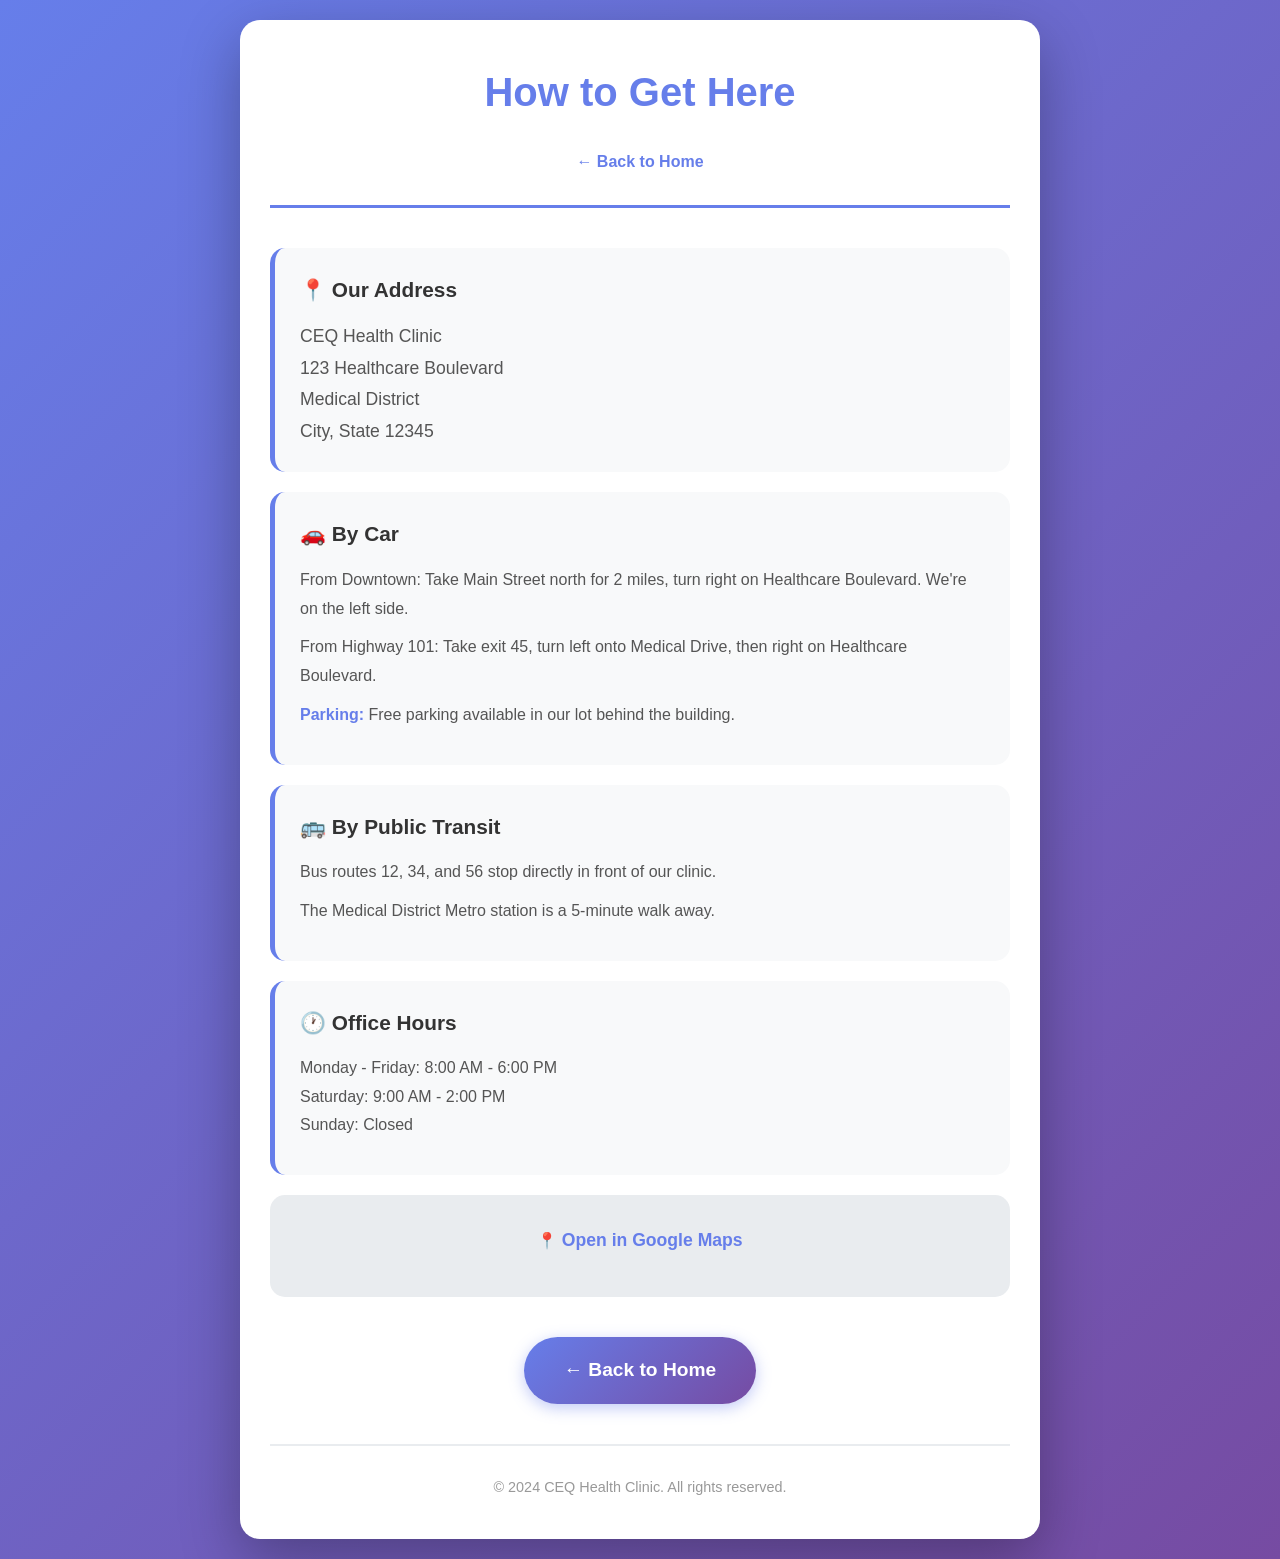
==== directions.html @ 08527bc0 "Basic website 0.0.1" ====
<!DOCTYPE html>
<html lang="en">
<head>
    <meta charset="UTF-8">
    <meta name="viewport" content="width=device-width, initial-scale=1.0">
    <meta name="description" content="Directions to CEQ Health Clinic">
    <title>Directions - CEQ Health Clinic</title>
    <link rel="stylesheet" href="/css/style.css">
</head>
<body>
    <main class="container">
        <header>
            <h1 class="clinic-name">How to Get Here</h1>
            <a href="/index.html" class="back-link">← Back to Home</a>
        </header>
        
        <section class="directions-content">
            <div class="info-card">
                <h2>📍 Our Address</h2>
                <address>
                    CEQ Health Clinic<br>
                    123 Healthcare Boulevard<br>
                    Medical District<br>
                    City, State 12345
                </address>
            </div>
            
            <div class="info-card">
                <h2>🚗 By Car</h2>
                <p>From Downtown: Take Main Street north for 2 miles, turn right on Healthcare Boulevard. We're on the left side.</p>
                <p>From Highway 101: Take exit 45, turn left onto Medical Drive, then right on Healthcare Boulevard.</p>
                <p><strong>Parking:</strong> Free parking available in our lot behind the building.</p>
            </div>
            
            <div class="info-card">
                <h2>🚌 By Public Transit</h2>
                <p>Bus routes 12, 34, and 56 stop directly in front of our clinic.</p>
                <p>The Medical District Metro station is a 5-minute walk away.</p>
            </div>
            
            <div class="info-card">
                <h2>🕐 Office Hours</h2>
                <p>Monday - Friday: 8:00 AM - 6:00 PM<br>
                Saturday: 9:00 AM - 2:00 PM<br>
                Sunday: Closed</p>
            </div>
            
            <div class="map-placeholder">
                <p>📍 <a href="https://maps.google.com/?q=123+Healthcare+Boulevard" target="_blank" rel="noopener">Open in Google Maps</a></p>
            </div>
        </section>
        
        <section class="directions-section">
            <a href="/index.html" class="directions-button">← Back to Home</a>
        </section>
        
        <footer>
            <p>&copy; 2024 CEQ Health Clinic. All rights reserved.</p>
        </footer>
    </main>
</body>
</html>
---- css/style.css ----
/* Reset and Base Styles */
* {
    margin: 0;
    padding: 0;
    box-sizing: border-box;
}

body {
    font-family: -apple-system, BlinkMacSystemFont, 'Segoe UI', Roboto, Oxygen, Ubuntu, Cantarell, sans-serif;
    line-height: 1.6;
    color: #333;
    background: linear-gradient(135deg, #667eea 0%, #764ba2 100%);
    min-height: 100vh;
    padding: 20px;
}

/* Container */
.container {
    max-width: 800px;
    margin: 0 auto;
    background: white;
    border-radius: 20px;
    box-shadow: 0 20px 60px rgba(0, 0, 0, 0.3);
    padding: 40px 30px;
    animation: fadeIn 0.6s ease-in;
}

@keyframes fadeIn {
    from {
        opacity: 0;
        transform: translateY(20px);
    }
    to {
        opacity: 1;
        transform: translateY(0);
    }
}

/* Header */
header {
    text-align: center;
    margin-bottom: 40px;
    padding-bottom: 30px;
    border-bottom: 3px solid #667eea;
}

.clinic-name {
    font-size: 2.5rem;
    color: #667eea;
    margin-bottom: 10px;
    font-weight: 700;
}

.tagline {
    font-size: 1.1rem;
    color: #666;
    font-style: italic;
}

.back-link {
    display: inline-block;
    margin-top: 15px;
    color: #667eea;
    text-decoration: none;
    font-weight: 600;
    transition: color 0.3s ease;
}

.back-link:hover {
    color: #764ba2;
}

/* Contact Info Section */
.contact-info {
    margin-bottom: 40px;
}

.info-card {
    background: #f8f9fa;
    border-radius: 15px;
    padding: 25px;
    margin-bottom: 20px;
    border-left: 5px solid #667eea;
    transition: transform 0.3s ease, box-shadow 0.3s ease;
}

.info-card:hover {
    transform: translateX(5px);
    box-shadow: 0 5px 15px rgba(102, 126, 234, 0.2);
}

.info-card h2 {
    font-size: 1.3rem;
    color: #333;
    margin-bottom: 15px;
}

.phone-link {
    display: inline-block;
    font-size: 1.8rem;
    color: #667eea;
    text-decoration: none;
    font-weight: 700;
    transition: color 0.3s ease;
}

.phone-link:hover {
    color: #764ba2;
}

address {
    font-style: normal;
    font-size: 1.1rem;
    line-height: 1.8;
    color: #555;
}

/* Directions Section */
.directions-section {
    text-align: center;
    margin: 40px 0;
}

.directions-button {
    display: inline-block;
    background: linear-gradient(135deg, #667eea 0%, #764ba2 100%);
    color: white;
    padding: 18px 40px;
    border-radius: 50px;
    text-decoration: none;
    font-size: 1.2rem;
    font-weight: 600;
    transition: transform 0.3s ease, box-shadow 0.3s ease;
    box-shadow: 0 4px 15px rgba(102, 126, 234, 0.4);
}

.directions-button:hover {
    transform: translateY(-3px);
    box-shadow: 0 6px 20px rgba(102, 126, 234, 0.6);
}

/* Directions Content */
.directions-content {
    margin-bottom: 30px;
}

.directions-content p {
    margin-bottom: 10px;
    line-height: 1.8;
    color: #555;
}

.directions-content strong {
    color: #667eea;
}

.map-placeholder {
    background: #e9ecef;
    border-radius: 15px;
    padding: 30px;
    text-align: center;
    margin-top: 20px;
}

.map-placeholder a {
    color: #667eea;
    text-decoration: none;
    font-weight: 600;
    font-size: 1.1rem;
}

.map-placeholder a:hover {
    color: #764ba2;
}

/* Footer */
footer {
    text-align: center;
    margin-top: 40px;
    padding-top: 30px;
    border-top: 2px solid #e9ecef;
    color: #999;
    font-size: 0.9rem;
}

/* Mobile Responsiveness */
@media (max-width: 768px) {
    body {
        padding: 10px;
    }
    
    .container {
        padding: 30px 20px;
        border-radius: 15px;
    }
    
    .clinic-name {
        font-size: 2rem;
    }
    
    .phone-link {
        font-size: 1.5rem;
    }
    
    .directions-button {
        padding: 15px 30px;
        font-size: 1rem;
    }
    
    .info-card {
        padding: 20px;
    }
}

@media (max-width: 480px) {
    .clinic-name {
        font-size: 1.7rem;
    }
    
    .tagline {
        font-size: 1rem;
    }
    
    .phone-link {
        font-size: 1.3rem;
    }
    
    address {
        font-size: 1rem;
    }
}
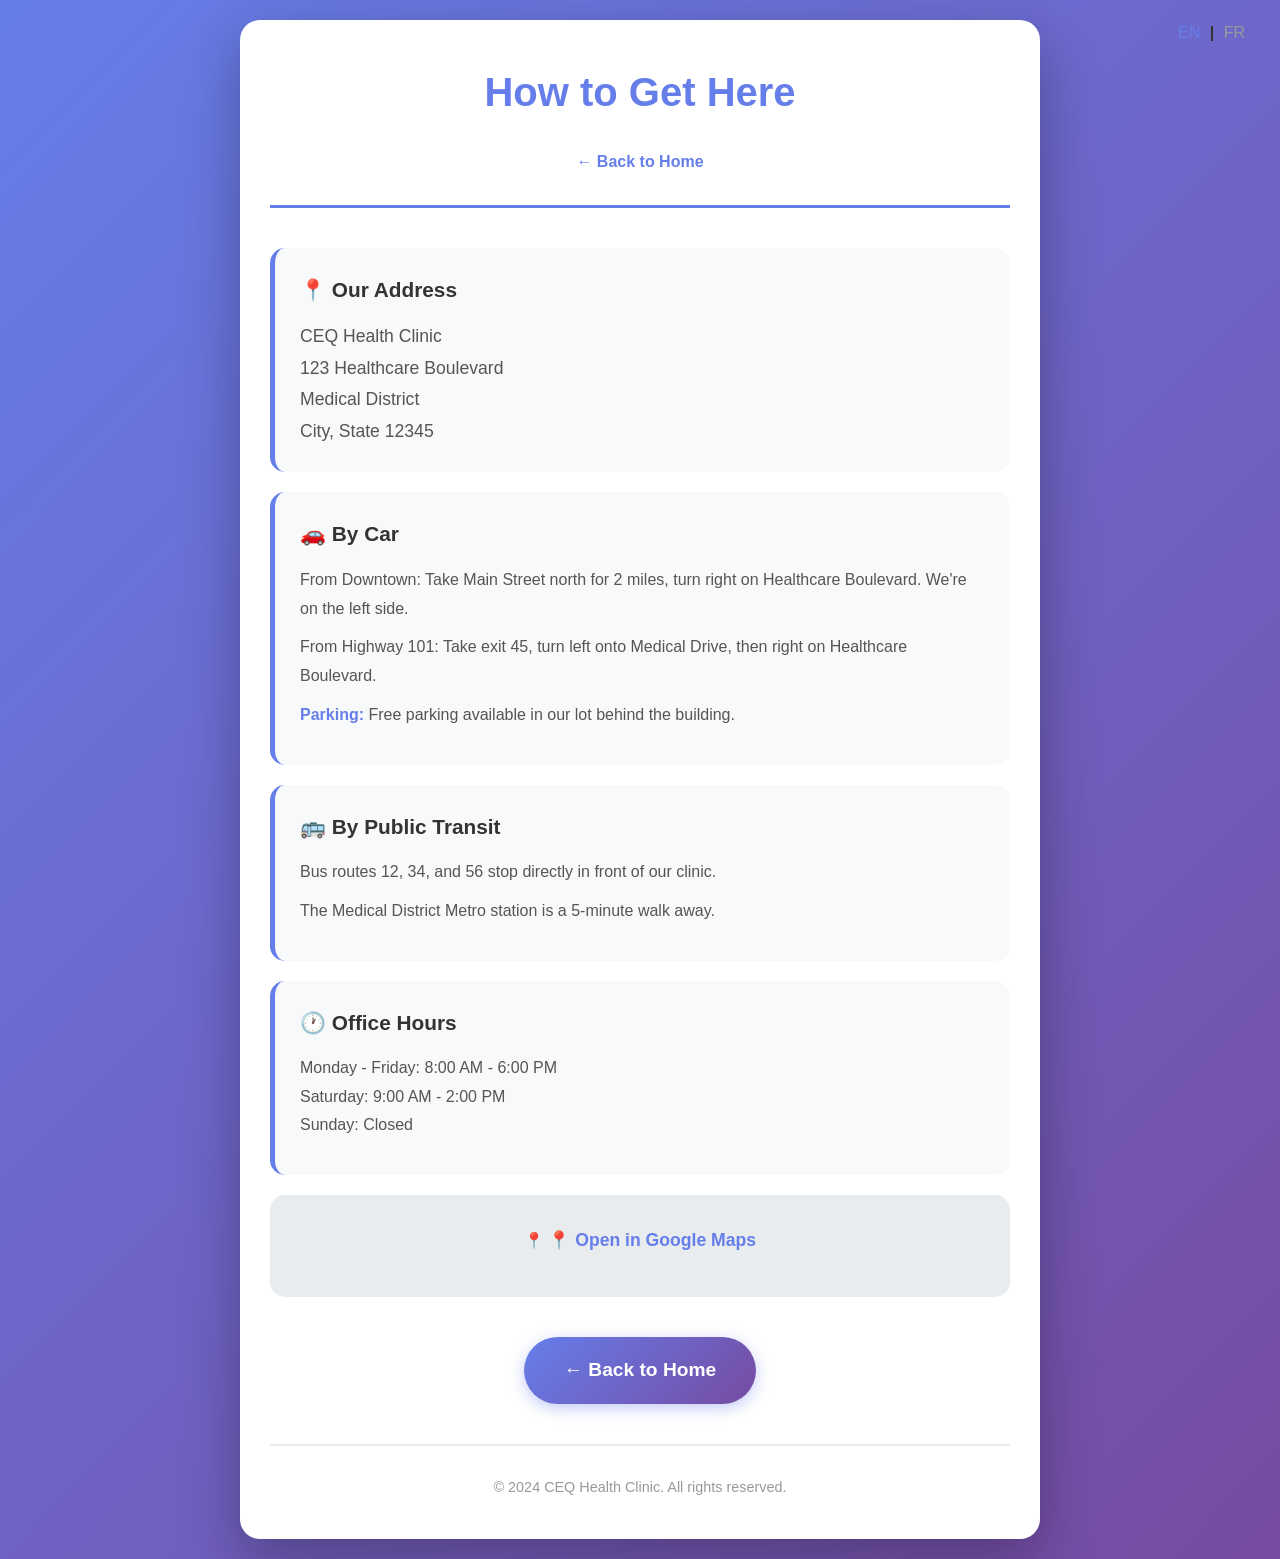
==== commit 377b9862: "Both Langues" ====
--- a/directions.html
+++ b/directions.html
@@ -5,19 +5,21 @@
     <meta name="viewport" content="width=device-width, initial-scale=1.0">
     <meta name="description" content="Directions to CEQ Health Clinic">
     <title>Directions - CEQ Health Clinic</title>
-    <link rel="stylesheet" href="/css/style.css">
+    <link rel="icon" href="data:,">
+    <link rel="stylesheet" href="css/style.css">
 </head>
 <body>
     <main class="container">
         <header>
-            <h1 class="clinic-name">How to Get Here</h1>
-            <a href="/index.html" class="back-link">← Back to Home</a>
+            <div id="lang-switcher" class="lang-switch"></div>
+            <h1 class="clinic-name" data-i18n="directions_header">How to Get Here</h1>
+            <a href="index.html" class="back-link" data-i18n="back_home">← Back to Home</a>
         </header>
         
         <section class="directions-content">
             <div class="info-card">
-                <h2>📍 Our Address</h2>
-                <address>
+                <h2 data-i18n="our_address_header">📍 Our Address</h2>
+                <address data-i18n="address_full">
                     CEQ Health Clinic<br>
                     123 Healthcare Boulevard<br>
                     Medical District<br>
@@ -26,37 +28,38 @@
             </div>
             
             <div class="info-card">
-                <h2>🚗 By Car</h2>
-                <p>From Downtown: Take Main Street north for 2 miles, turn right on Healthcare Boulevard. We're on the left side.</p>
-                <p>From Highway 101: Take exit 45, turn left onto Medical Drive, then right on Healthcare Boulevard.</p>
-                <p><strong>Parking:</strong> Free parking available in our lot behind the building.</p>
+                <h2 data-i18n="by_car_header">🚗 By Car</h2>
+                <p data-i18n="car_text_1">From Downtown: Take Main Street north for 2 miles, turn right on Healthcare Boulevard. We're on the left side.</p>
+                <p data-i18n="car_text_2">From Highway 101: Take exit 45, turn left onto Medical Drive, then right on Healthcare Boulevard.</p>
+                <p><strong data-i18n="parking_label">Parking:</strong> <span data-i18n="parking_text">Free parking available in our lot behind the building.</span></p>
             </div>
             
             <div class="info-card">
-                <h2>🚌 By Public Transit</h2>
-                <p>Bus routes 12, 34, and 56 stop directly in front of our clinic.</p>
-                <p>The Medical District Metro station is a 5-minute walk away.</p>
+                <h2 data-i18n="transit_header">🚌 By Public Transit</h2>
+                <p data-i18n="transit_text_1">Bus routes 12, 34, and 56 stop directly in front of our clinic.</p>
+                <p data-i18n="transit_text_2">The Medical District Metro station is a 5-minute walk away.</p>
             </div>
             
             <div class="info-card">
-                <h2>🕐 Office Hours</h2>
-                <p>Monday - Friday: 8:00 AM - 6:00 PM<br>
+                <h2 data-i18n="hours_header">🕐 Office Hours</h2>
+                <p data-i18n="hours_text">Monday - Friday: 8:00 AM - 6:00 PM<br>
                 Saturday: 9:00 AM - 2:00 PM<br>
                 Sunday: Closed</p>
             </div>
             
             <div class="map-placeholder">
-                <p>📍 <a href="https://maps.google.com/?q=123+Healthcare+Boulevard" target="_blank" rel="noopener">Open in Google Maps</a></p>
+                <p>📍 <a href="https://maps.google.com/?q=123+Healthcare+Boulevard" target="_blank" rel="noopener" data-i18n="open_maps">Open in Google Maps</a></p>
             </div>
         </section>
         
         <section class="directions-section">
-            <a href="/index.html" class="directions-button">← Back to Home</a>
+            <a href="index.html" class="directions-button" data-i18n="back_home">← Back to Home</a>
         </section>
         
         <footer>
-            <p>&copy; 2024 CEQ Health Clinic. All rights reserved.</p>
+            <p data-i18n="footer_text">&copy; 2024 CEQ Health Clinic. All rights reserved.</p>
         </footer>
     </main>
+    <script src="js/translations.js"></script>
 </body>
 </html>
--- a/css/style.css
+++ b/css/style.css
@@ -44,6 +44,28 @@
     border-bottom: 3px solid #667eea;
 }
 
+/* Language Switcher */
+.lang-switch {
+    position: absolute;
+    top: 20px;
+    right: 30px;
+    font-weight: 600;
+}
+
+.lang-btn {
+    background: none;
+    border: none;
+    cursor: pointer;
+    font-size: 1rem;
+    color: #999;
+    transition: color 0.3s ease;
+    padding: 0 5px;
+}
+
+.lang-btn.active, .lang-btn:hover {
+    color: #667eea;
+}
+
 .clinic-name {
     font-size: 2.5rem;
     color: #667eea;
@@ -57,6 +79,7 @@
     font-style: italic;
 }
 
+/* Back Link */
 .back-link {
     display: inline-block;
     margin-top: 15px;
@@ -189,6 +212,12 @@
         padding: 10px;
     }
     
+    .lang-switch {
+        position: static;
+        margin-bottom: 15px;
+        text-align: right;
+    }
+    
     .container {
         padding: 30px 20px;
         border-radius: 15px;
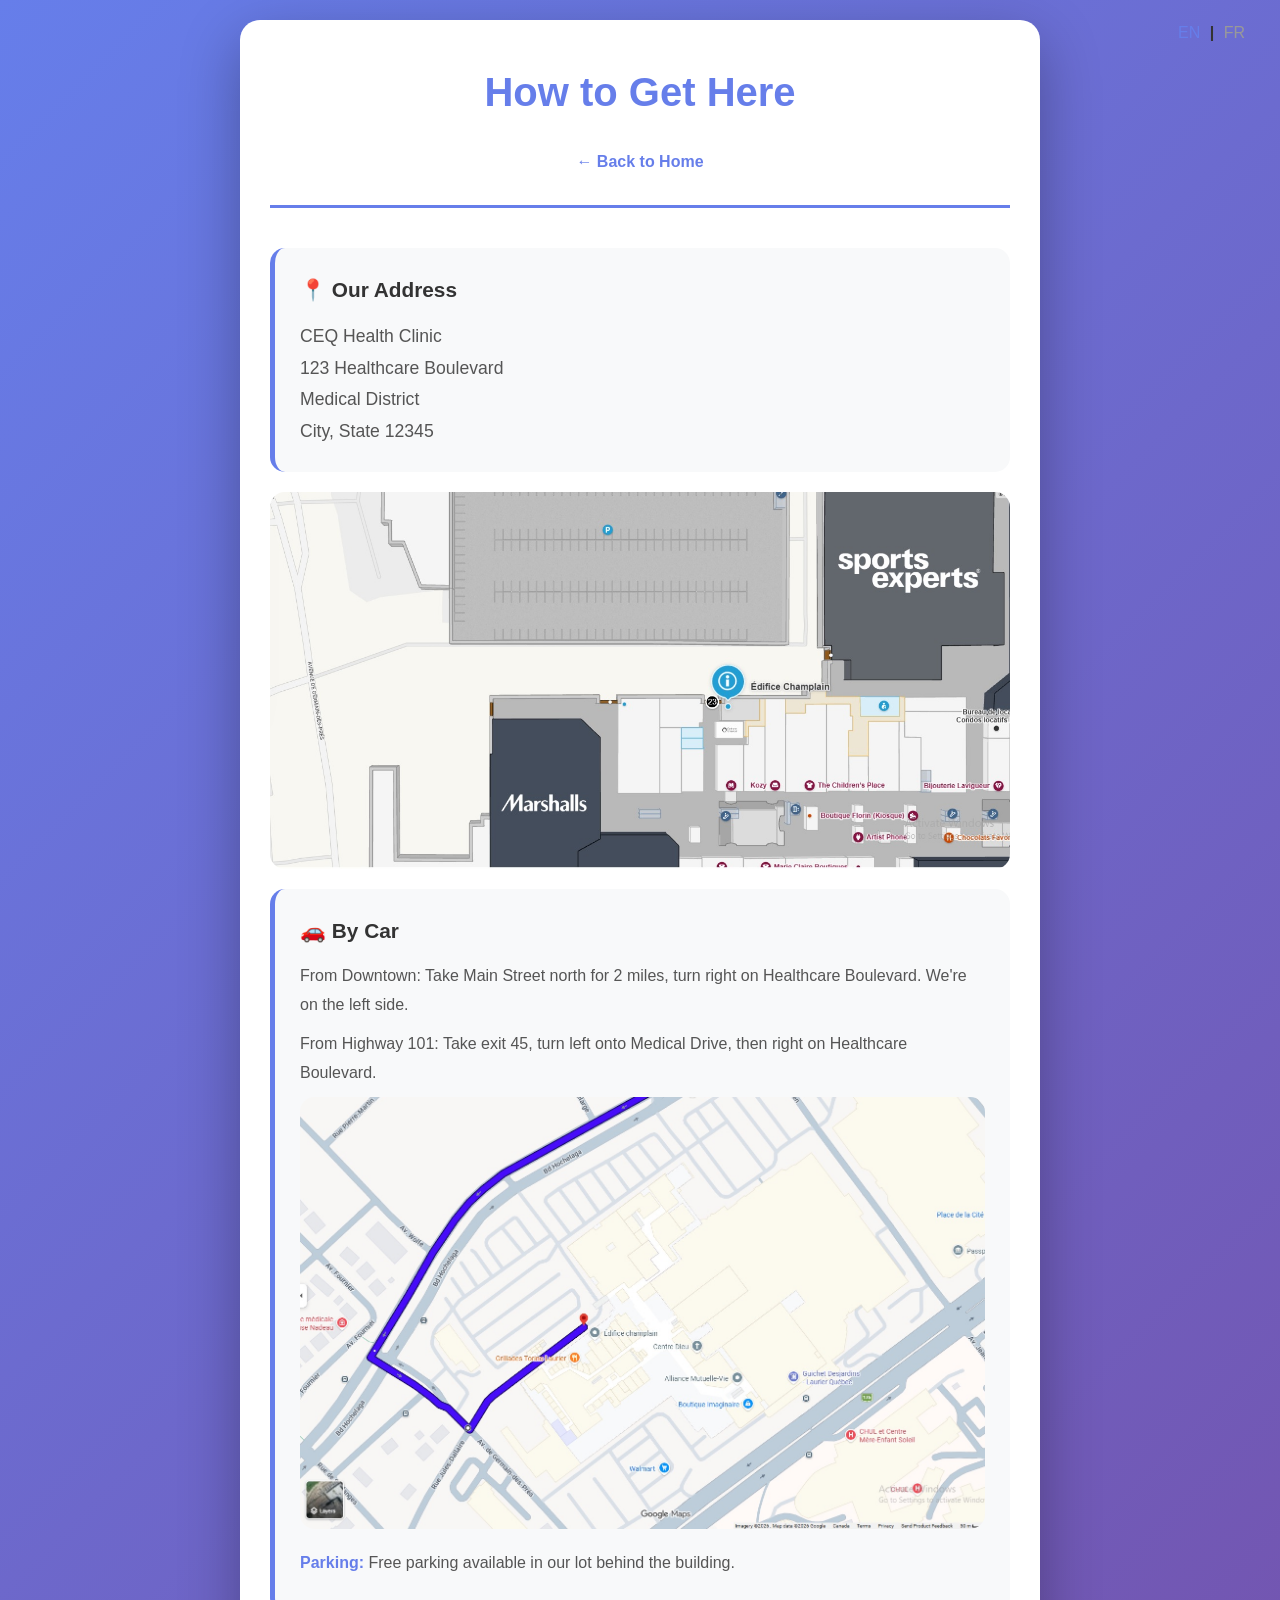
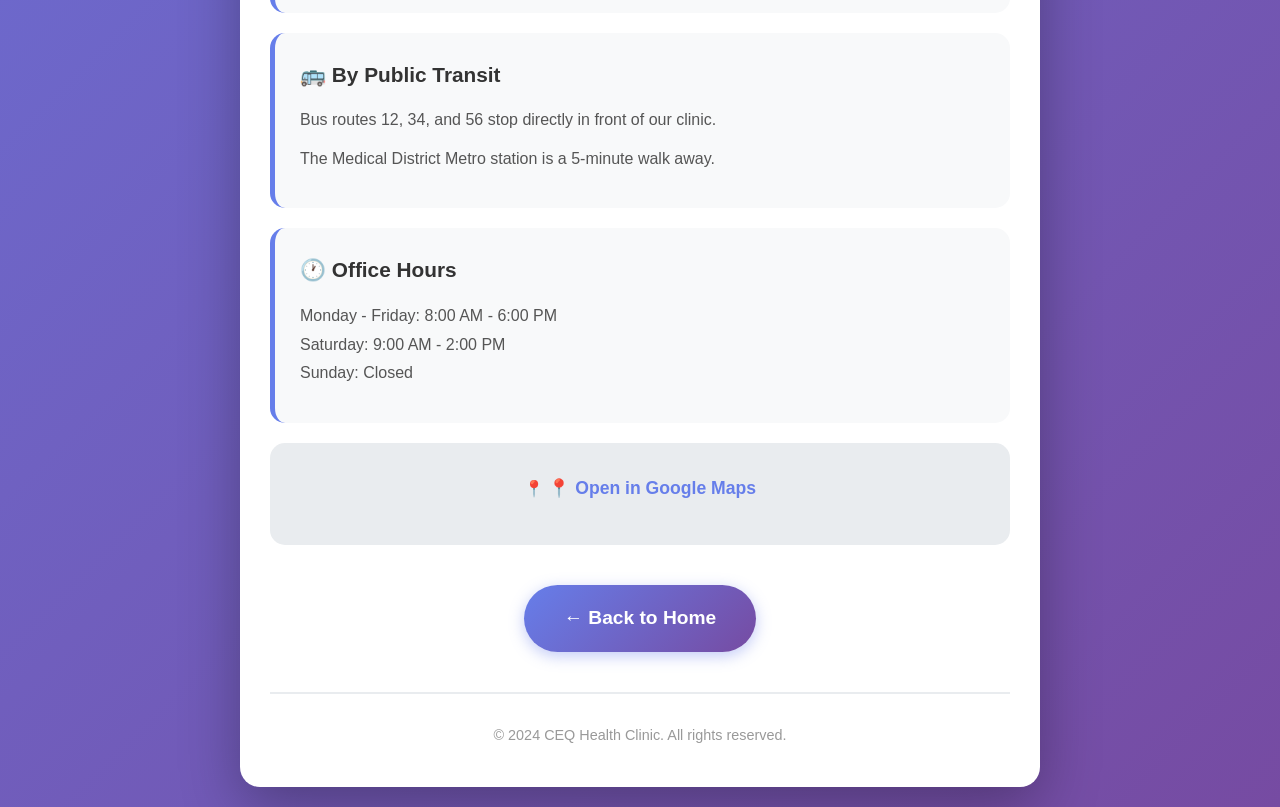
==== commit 53506008: "More details beta" ====
--- a/directions.html
+++ b/directions.html
@@ -26,14 +26,22 @@
                     City, State 12345
                 </address>
             </div>
+
+            <div class="image-scroll-container">
+                <img src="images/entree23_closeup.jpg" alt="Clinic Entrance" class="clinic-photo">
+            </div>
             
             <div class="info-card">
                 <h2 data-i18n="by_car_header">🚗 By Car</h2>
                 <p data-i18n="car_text_1">From Downtown: Take Main Street north for 2 miles, turn right on Healthcare Boulevard. We're on the left side.</p>
                 <p data-i18n="car_text_2">From Highway 101: Take exit 45, turn left onto Medical Drive, then right on Healthcare Boulevard.</p>
+                <div class="image-scroll-container">
+                    <img src="images/hochelaga_road.jpg" alt="View of Hochelaga Road" class="clinic-photo">
+                </div>
                 <p><strong data-i18n="parking_label">Parking:</strong> <span data-i18n="parking_text">Free parking available in our lot behind the building.</span></p>
             </div>
             
+
             <div class="info-card">
                 <h2 data-i18n="transit_header">🚌 By Public Transit</h2>
                 <p data-i18n="transit_text_1">Bus routes 12, 34, and 56 stop directly in front of our clinic.</p>
--- a/css/style.css
+++ b/css/style.css
@@ -138,6 +138,19 @@
     color: #555;
 }
 
+.image-scroll-container {
+    width: 100%;
+    margin-bottom: 20px;
+    border-radius: 15px;
+    overflow: hidden;
+}
+
+.clinic-photo {
+    width: 100%;
+    height: auto;
+    display: block;
+}
+
 /* Directions Section */
 .directions-section {
     text-align: center;
@@ -239,6 +252,16 @@
     .info-card {
         padding: 20px;
     }
+
+    .image-scroll-container {
+        overflow-x: auto;
+        -webkit-overflow-scrolling: touch;
+    }
+
+    .clinic-photo {
+        width: 180%;
+        max-width: none;
+    }
 }
 
 @media (max-width: 480px) {
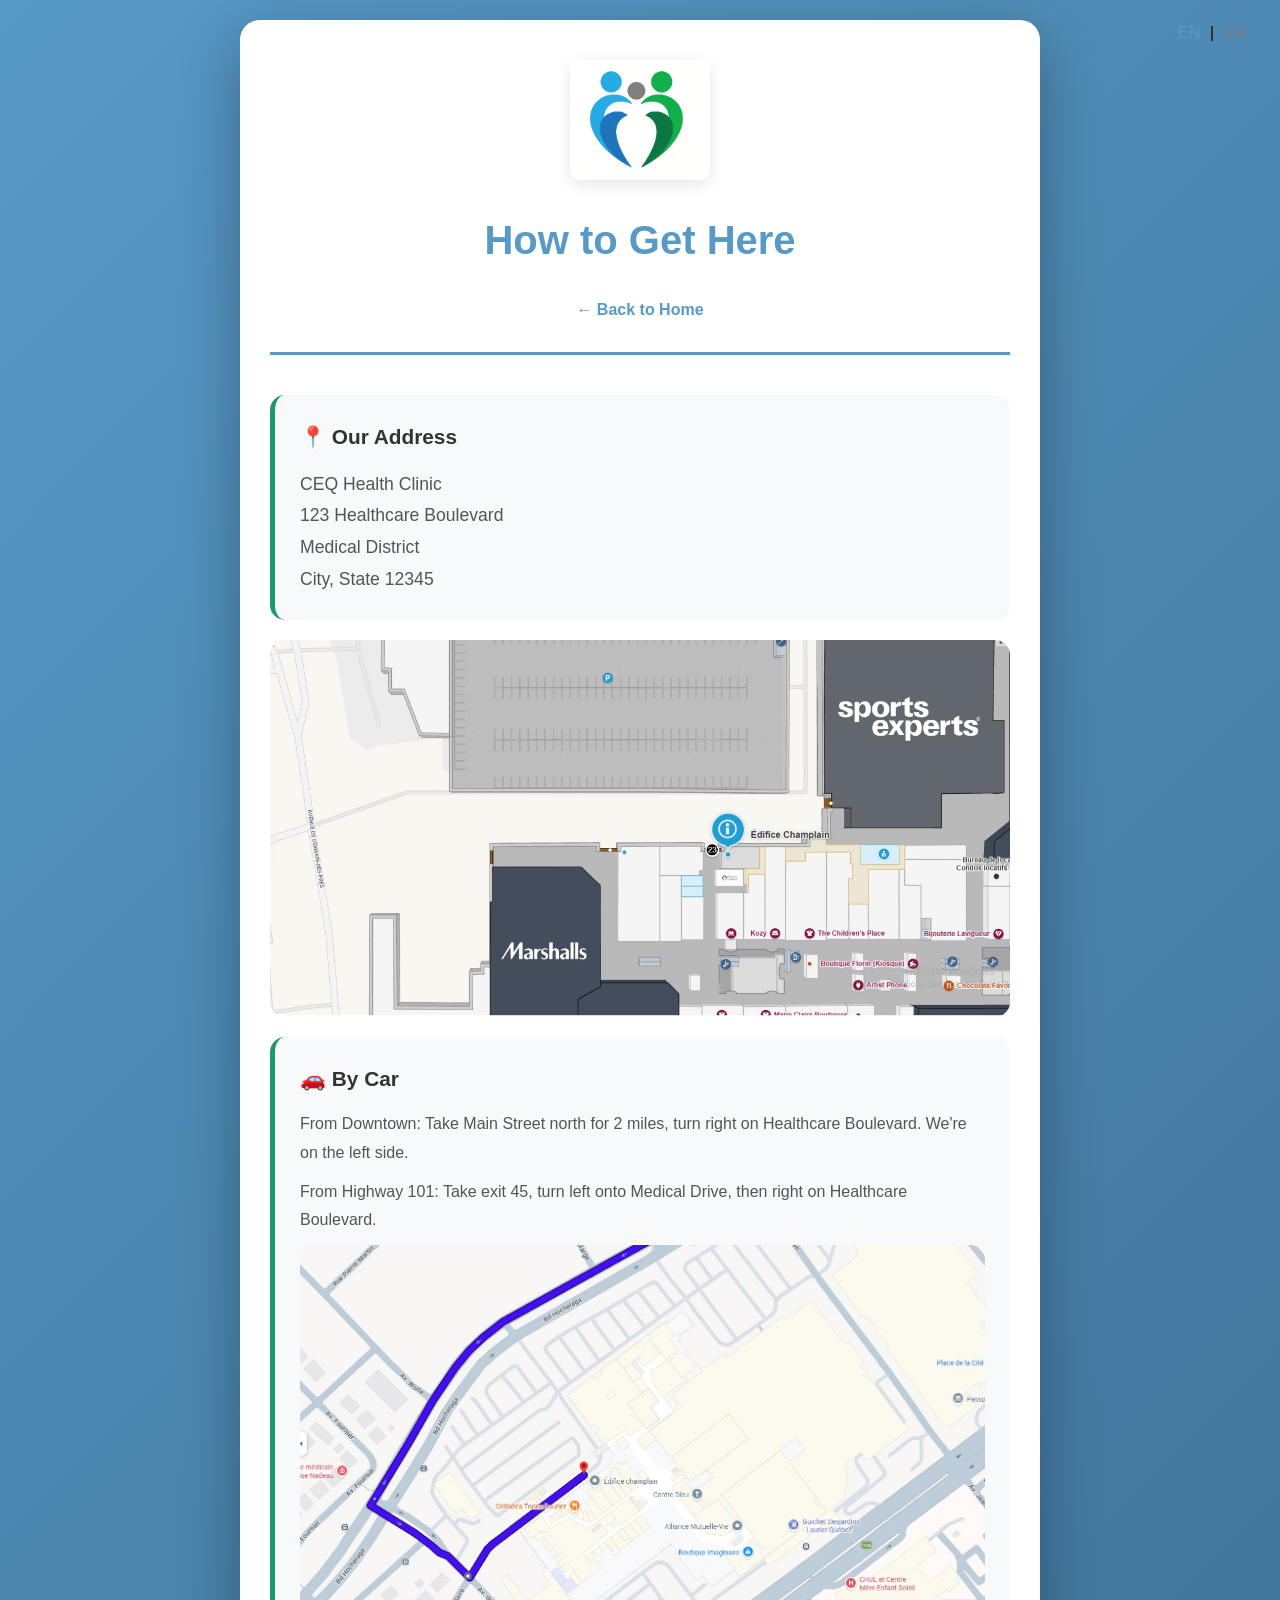
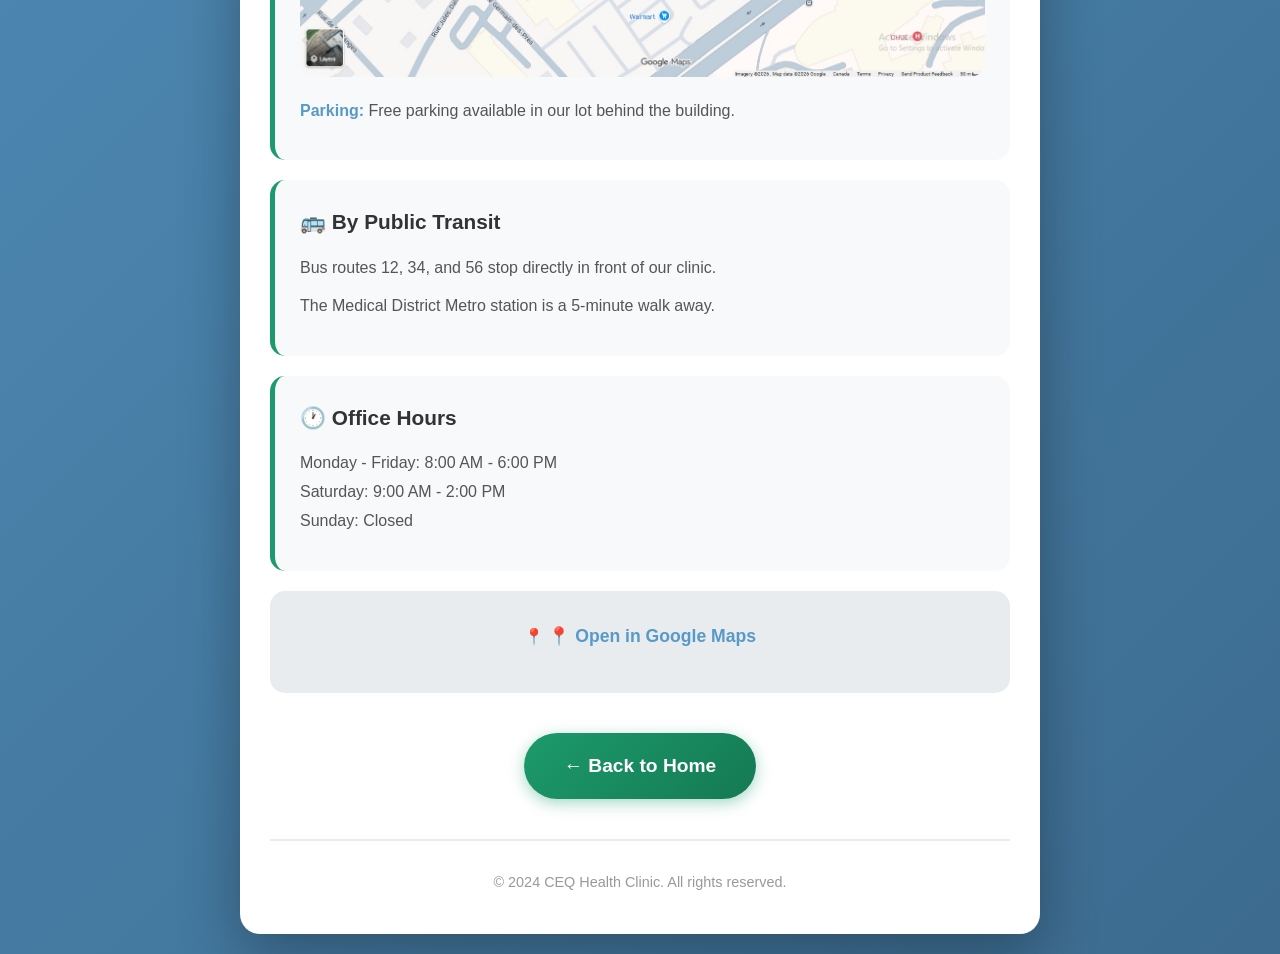
==== commit ff4ac702: "Logo added" ====
--- a/directions.html
+++ b/directions.html
@@ -12,6 +12,7 @@
     <main class="container">
         <header>
             <div id="lang-switcher" class="lang-switch"></div>
+            <img src="images/logo_ceq.png" alt="CEQ Health Clinic Logo" class="clinic-logo">
             <h1 class="clinic-name" data-i18n="directions_header">How to Get Here</h1>
             <a href="index.html" class="back-link" data-i18n="back_home">← Back to Home</a>
         </header>
--- a/css/style.css
+++ b/css/style.css
@@ -9,7 +9,7 @@
     font-family: -apple-system, BlinkMacSystemFont, 'Segoe UI', Roboto, Oxygen, Ubuntu, Cantarell, sans-serif;
     line-height: 1.6;
     color: #333;
-    background: linear-gradient(135deg, #667eea 0%, #764ba2 100%);
+    background: linear-gradient(135deg, #5799c7 0%, #3c6b8f 100%);
     min-height: 100vh;
     padding: 20px;
 }
@@ -41,7 +41,17 @@
     text-align: center;
     margin-bottom: 40px;
     padding-bottom: 30px;
-    border-bottom: 3px solid #667eea;
+    border-bottom: 3px solid #5799c7;
+}
+
+/* Clinic Logo */
+.clinic-logo {
+    width: 140px;
+    height: auto;
+    margin-bottom: 20px;
+    border-radius: 10px;
+    box-shadow: 0 4px 15px rgba(0, 0, 0, 0.1);
+    transition: transform 0.3s ease;
 }
 
 /* Language Switcher */
@@ -57,18 +67,18 @@
     border: none;
     cursor: pointer;
     font-size: 1rem;
-    color: #999;
+    color: #7d7d7d;
     transition: color 0.3s ease;
     padding: 0 5px;
 }
 
 .lang-btn.active, .lang-btn:hover {
-    color: #667eea;
+    color: #5799c7;
 }
 
 .clinic-name {
     font-size: 2.5rem;
-    color: #667eea;
+    color: #5799c7;
     margin-bottom: 10px;
     font-weight: 700;
 }
@@ -83,14 +93,14 @@
 .back-link {
     display: inline-block;
     margin-top: 15px;
-    color: #667eea;
+    color: #5799c7;
     text-decoration: none;
     font-weight: 600;
     transition: color 0.3s ease;
 }
 
 .back-link:hover {
-    color: #764ba2;
+    color: #3c6b8f;
 }
 
 /* Contact Info Section */
@@ -103,13 +113,13 @@
     border-radius: 15px;
     padding: 25px;
     margin-bottom: 20px;
-    border-left: 5px solid #667eea;
+    border-left: 5px solid #1c9a6b;
     transition: transform 0.3s ease, box-shadow 0.3s ease;
 }
 
 .info-card:hover {
     transform: translateX(5px);
-    box-shadow: 0 5px 15px rgba(102, 126, 234, 0.2);
+    box-shadow: 0 5px 15px rgba(87, 153, 199, 0.2);
 }
 
 .info-card h2 {
@@ -121,14 +131,14 @@
 .phone-link {
     display: inline-block;
     font-size: 1.8rem;
-    color: #667eea;
+    color: #5799c7;
     text-decoration: none;
     font-weight: 700;
     transition: color 0.3s ease;
 }
 
 .phone-link:hover {
-    color: #764ba2;
+    color: #3c6b8f;
 }
 
 address {
@@ -159,7 +169,7 @@
 
 .directions-button {
     display: inline-block;
-    background: linear-gradient(135deg, #667eea 0%, #764ba2 100%);
+    background: linear-gradient(135deg, #1c9a6b 0%, #157a54 100%);
     color: white;
     padding: 18px 40px;
     border-radius: 50px;
@@ -167,12 +177,12 @@
     font-size: 1.2rem;
     font-weight: 600;
     transition: transform 0.3s ease, box-shadow 0.3s ease;
-    box-shadow: 0 4px 15px rgba(102, 126, 234, 0.4);
+    box-shadow: 0 4px 15px rgba(28, 154, 107, 0.4);
 }
 
 .directions-button:hover {
     transform: translateY(-3px);
-    box-shadow: 0 6px 20px rgba(102, 126, 234, 0.6);
+    box-shadow: 0 6px 20px rgba(28, 154, 107, 0.6);
 }
 
 /* Directions Content */
@@ -187,7 +197,7 @@
 }
 
 .directions-content strong {
-    color: #667eea;
+    color: #5799c7;
 }
 
 .map-placeholder {
@@ -199,14 +209,14 @@
 }
 
 .map-placeholder a {
-    color: #667eea;
+    color: #5799c7;
     text-decoration: none;
     font-weight: 600;
     font-size: 1.1rem;
 }
 
 .map-placeholder a:hover {
-    color: #764ba2;
+    color: #3c6b8f;
 }
 
 /* Footer */
@@ -231,6 +241,10 @@
         text-align: right;
     }
     
+    .clinic-logo {
+        width: 100px;
+    }
+    
     .container {
         padding: 30px 20px;
         border-radius: 15px;
@@ -265,6 +279,10 @@
 }
 
 @media (max-width: 480px) {
+    .clinic-logo {
+        width: 80px;
+    }
+
     .clinic-name {
         font-size: 1.7rem;
     }
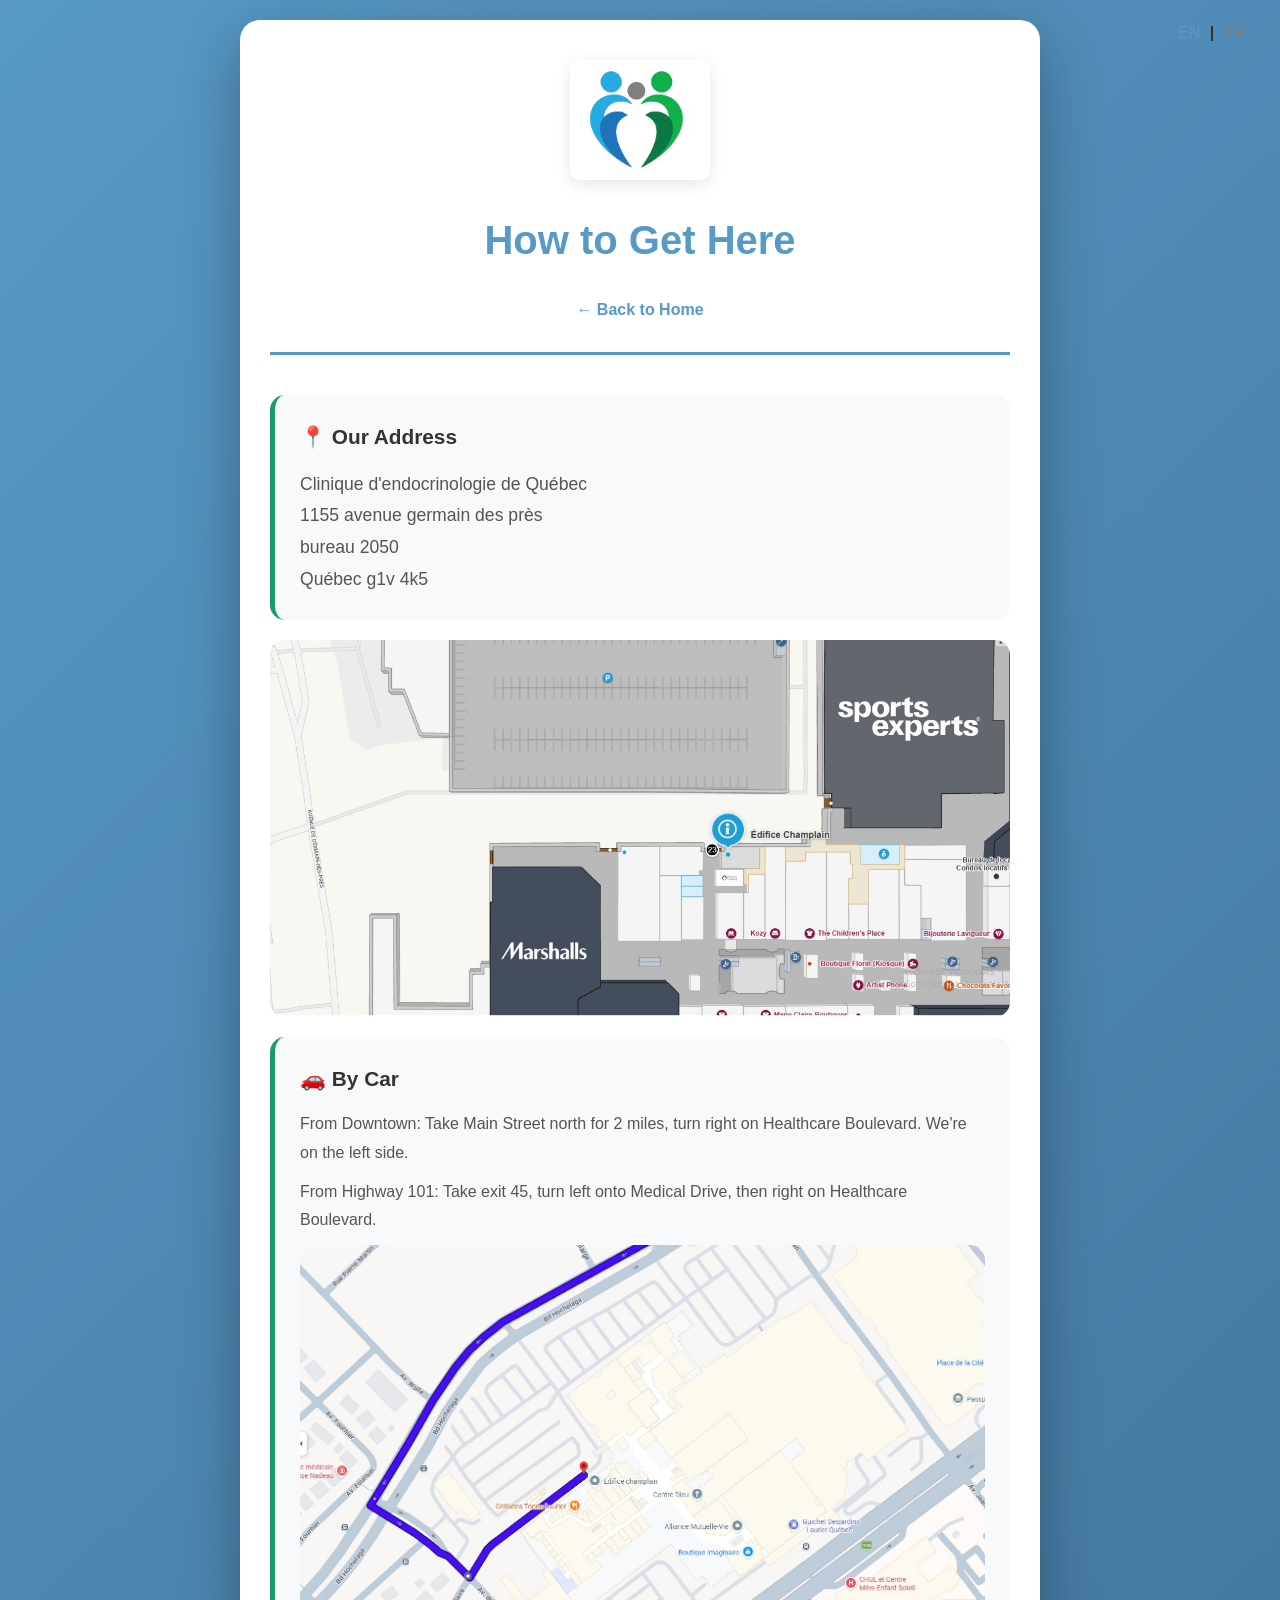
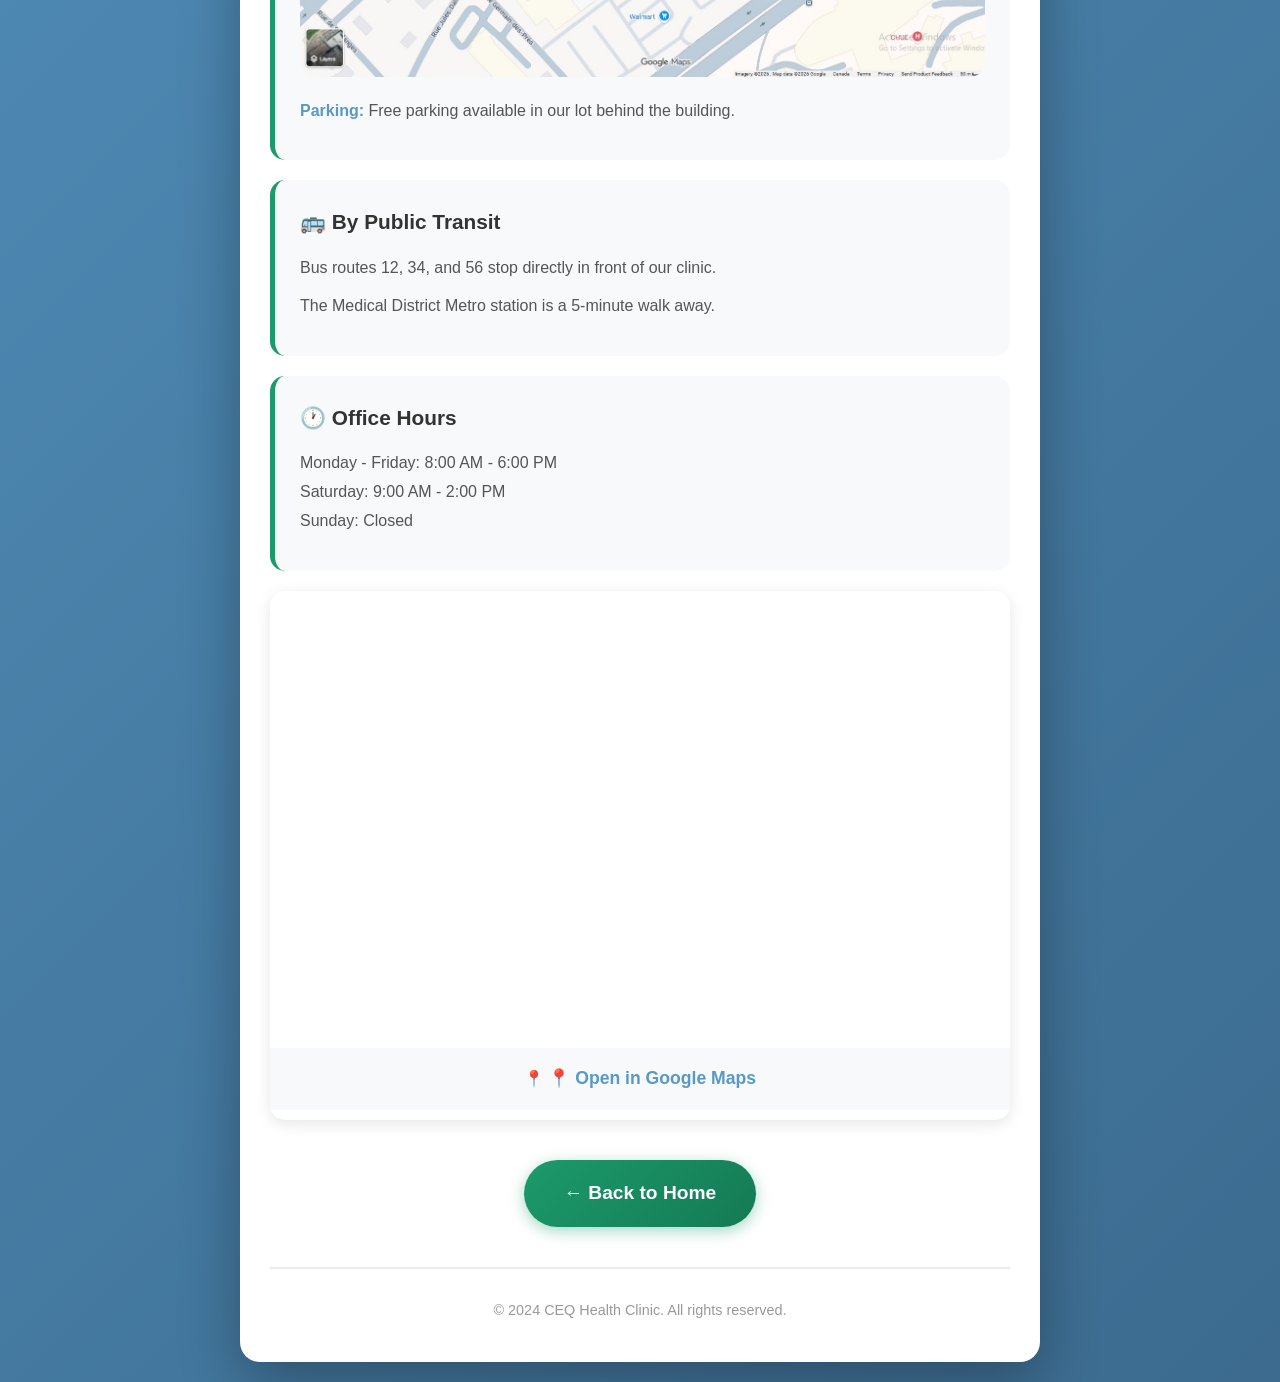
==== commit 06a9264b: "added real CEQ info" ====
--- a/directions.html
+++ b/directions.html
@@ -56,8 +56,9 @@
                 Sunday: Closed</p>
             </div>
             
-            <div class="map-placeholder">
-                <p>📍 <a href="https://maps.google.com/?q=123+Healthcare+Boulevard" target="_blank" rel="noopener" data-i18n="open_maps">Open in Google Maps</a></p>
+            <div class="map-container">
+                <iframe src="https://www.google.com/maps/embed?pb=!1m18!1m12!1m3!1d2732.7224007098985!2d-71.2864124!3d46.770368!2m3!1f0!2f0!3f0!3m2!1i1024!2i768!4f13.1!3m3!1m2!1s0x4cb8978b97b32eff%3A0xccde11e73e60165e!2sClinique%20d&#39;endocrinologie%20de%20Qu%C3%A9bec!5e0!3m2!1sen!2sca!4v1772481260116!5m2!1sen!2sca" width="100%" height="450" style="border:0;" allowfullscreen="" loading="lazy" referrerpolicy="no-referrer-when-downgrade"></iframe>
+                <p class="map-link-wrapper">📍 <a href="https://maps.app.goo.gl/Yp4YyX8vG5vK6YvS9" target="_blank" rel="noopener" data-i18n="open_maps">Open in Google Maps</a></p>
             </div>
         </section>
         
--- a/css/style.css
+++ b/css/style.css
@@ -200,22 +200,27 @@
     color: #5799c7;
 }
 
-.map-placeholder {
-    background: #e9ecef;
+.map-container {
     border-radius: 15px;
-    padding: 30px;
+    overflow: hidden;
+    margin-top: 20px;
+    box-shadow: 0 4px 15px rgba(0, 0, 0, 0.1);
+}
+
+.map-link-wrapper {
+    background: #f8f9fa;
+    padding: 15px;
     text-align: center;
-    margin-top: 20px;
-}
-
-.map-placeholder a {
+}
+
+.map-link-wrapper a {
     color: #5799c7;
     text-decoration: none;
     font-weight: 600;
     font-size: 1.1rem;
 }
 
-.map-placeholder a:hover {
+.map-link-wrapper a:hover {
     color: #3c6b8f;
 }
 
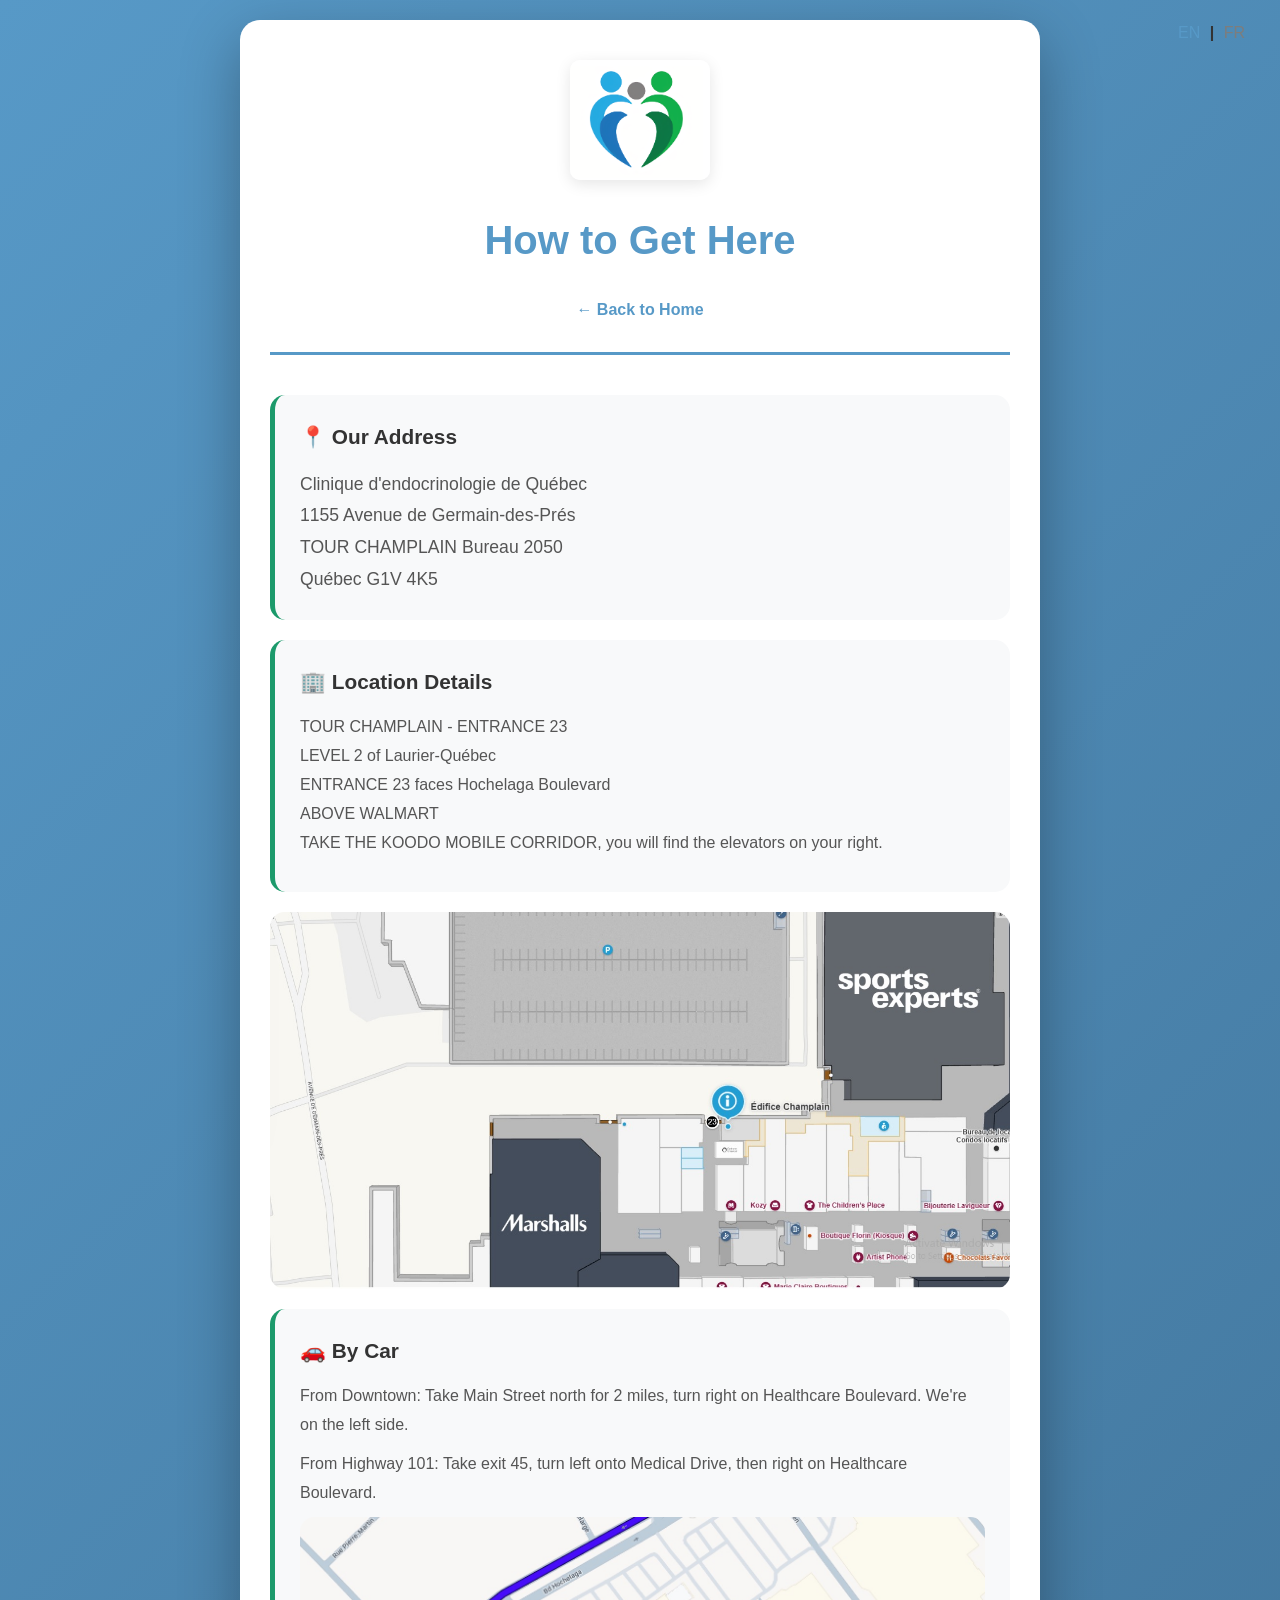
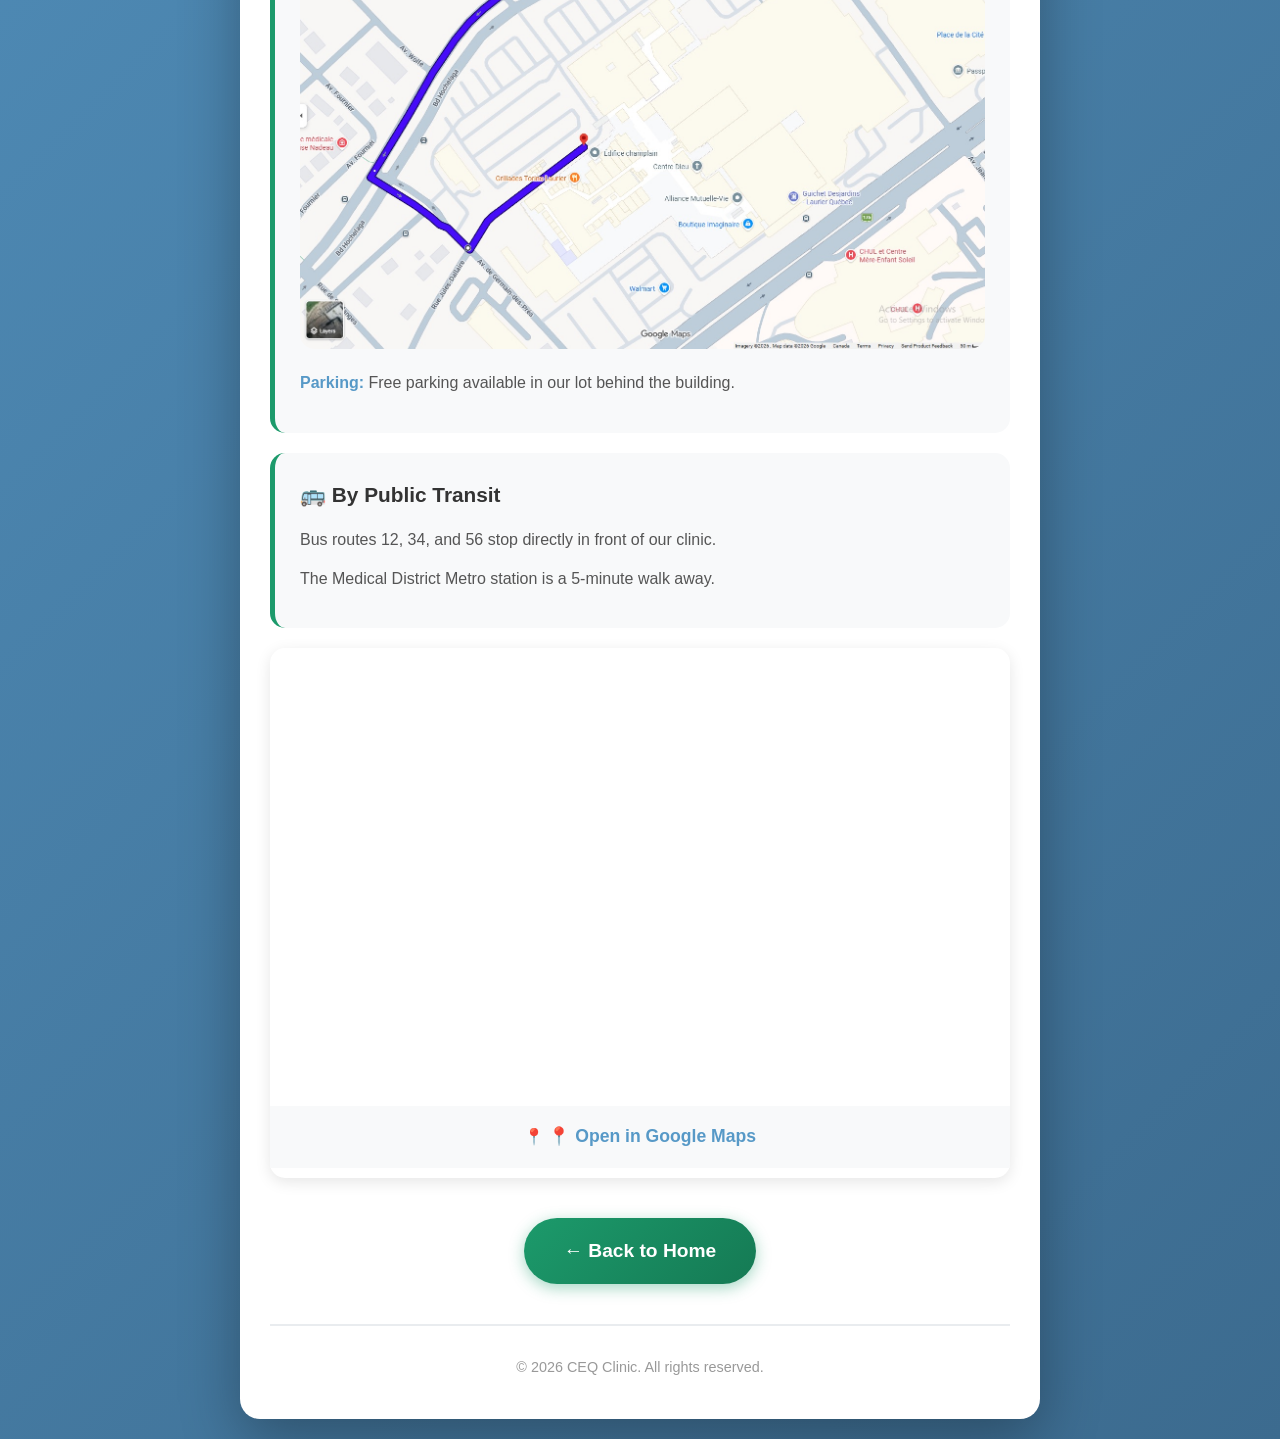
==== commit 2b029a8c: "Details de l'emplacement" ====
--- a/directions.html
+++ b/directions.html
@@ -28,6 +28,11 @@
                 </address>
             </div>
 
+            <div class="info-card">
+                <h2 data-i18n="location_details_header">🏢 Location Details</h2>
+                <p data-i18n="location_details_text"></p>
+            </div>
+
             <div class="image-scroll-container">
                 <img src="images/entree23_closeup.jpg" alt="Clinic Entrance" class="clinic-photo">
             </div>
@@ -49,13 +54,6 @@
                 <p data-i18n="transit_text_2">The Medical District Metro station is a 5-minute walk away.</p>
             </div>
             
-            <div class="info-card">
-                <h2 data-i18n="hours_header">🕐 Office Hours</h2>
-                <p data-i18n="hours_text">Monday - Friday: 8:00 AM - 6:00 PM<br>
-                Saturday: 9:00 AM - 2:00 PM<br>
-                Sunday: Closed</p>
-            </div>
-            
             <div class="map-container">
                 <iframe src="https://www.google.com/maps/embed?pb=!1m18!1m12!1m3!1d2732.7224007098985!2d-71.2864124!3d46.770368!2m3!1f0!2f0!3f0!3m2!1i1024!2i768!4f13.1!3m3!1m2!1s0x4cb8978b97b32eff%3A0xccde11e73e60165e!2sClinique%20d&#39;endocrinologie%20de%20Qu%C3%A9bec!5e0!3m2!1sen!2sca!4v1772481260116!5m2!1sen!2sca" width="100%" height="450" style="border:0;" allowfullscreen="" loading="lazy" referrerpolicy="no-referrer-when-downgrade"></iframe>
                 <p class="map-link-wrapper">📍 <a href="https://maps.app.goo.gl/Yp4YyX8vG5vK6YvS9" target="_blank" rel="noopener" data-i18n="open_maps">Open in Google Maps</a></p>
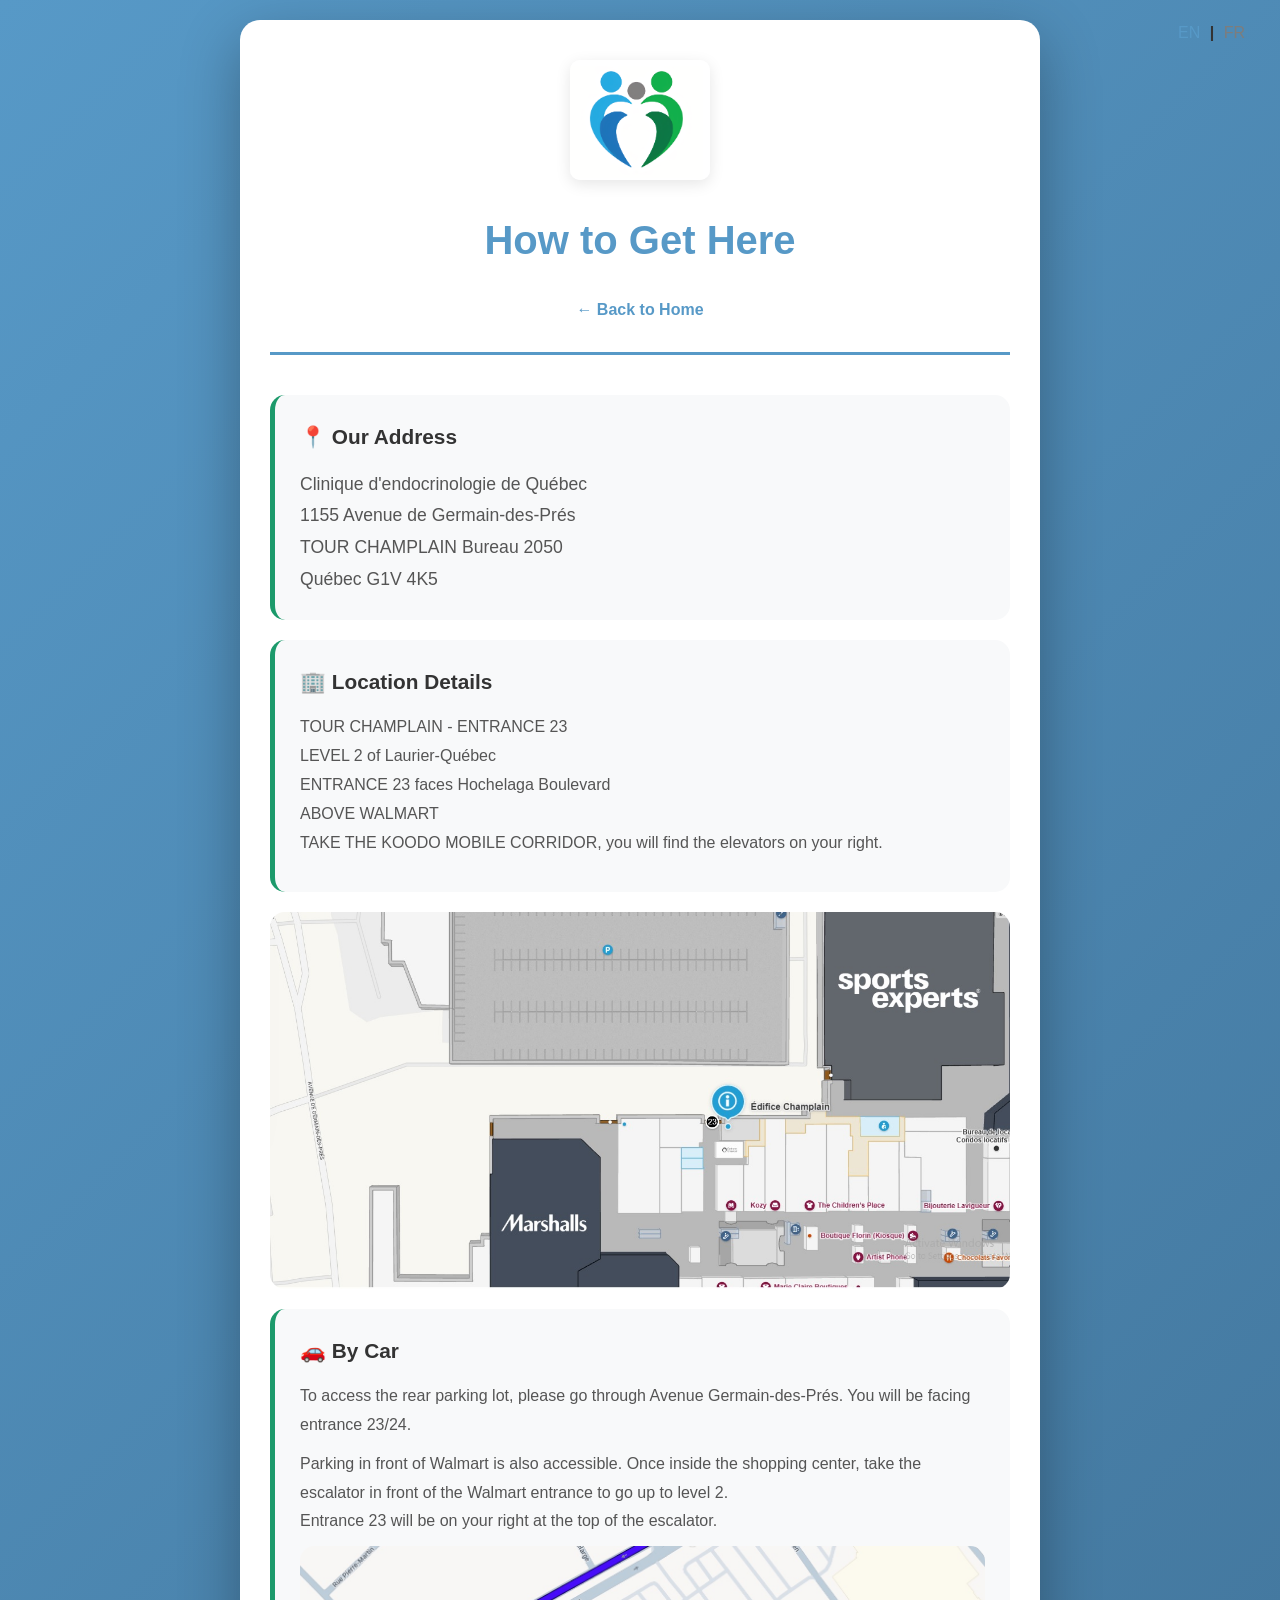
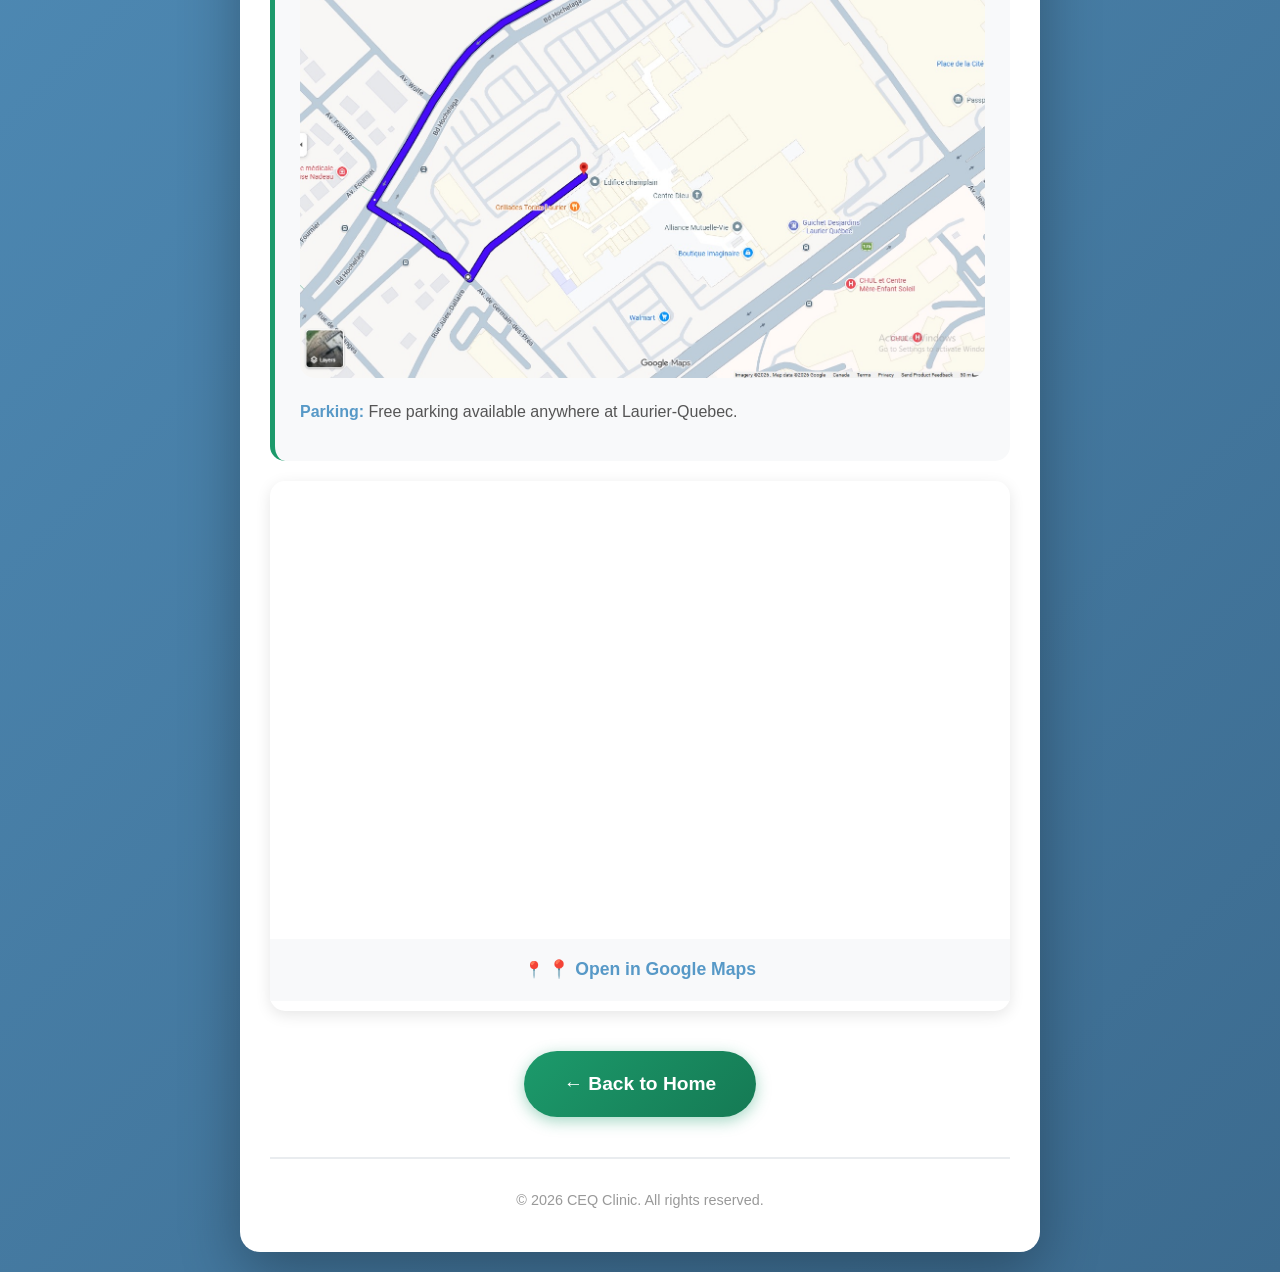
==== commit 1ad8c26d: "version 0.0.2" ====
--- a/directions.html
+++ b/directions.html
@@ -48,12 +48,6 @@
             </div>
             
 
-            <div class="info-card">
-                <h2 data-i18n="transit_header">🚌 By Public Transit</h2>
-                <p data-i18n="transit_text_1">Bus routes 12, 34, and 56 stop directly in front of our clinic.</p>
-                <p data-i18n="transit_text_2">The Medical District Metro station is a 5-minute walk away.</p>
-            </div>
-            
             <div class="map-container">
                 <iframe src="https://www.google.com/maps/embed?pb=!1m18!1m12!1m3!1d2732.7224007098985!2d-71.2864124!3d46.770368!2m3!1f0!2f0!3f0!3m2!1i1024!2i768!4f13.1!3m3!1m2!1s0x4cb8978b97b32eff%3A0xccde11e73e60165e!2sClinique%20d&#39;endocrinologie%20de%20Qu%C3%A9bec!5e0!3m2!1sen!2sca!4v1772481260116!5m2!1sen!2sca" width="100%" height="450" style="border:0;" allowfullscreen="" loading="lazy" referrerpolicy="no-referrer-when-downgrade"></iframe>
                 <p class="map-link-wrapper">📍 <a href="https://maps.app.goo.gl/Yp4YyX8vG5vK6YvS9" target="_blank" rel="noopener" data-i18n="open_maps">Open in Google Maps</a></p>
--- a/css/style.css
+++ b/css/style.css
@@ -275,6 +275,8 @@
     .image-scroll-container {
         overflow-x: auto;
         -webkit-overflow-scrolling: touch;
+        display: flex;
+        justify-content: center;
     }
 
     .clinic-photo {
